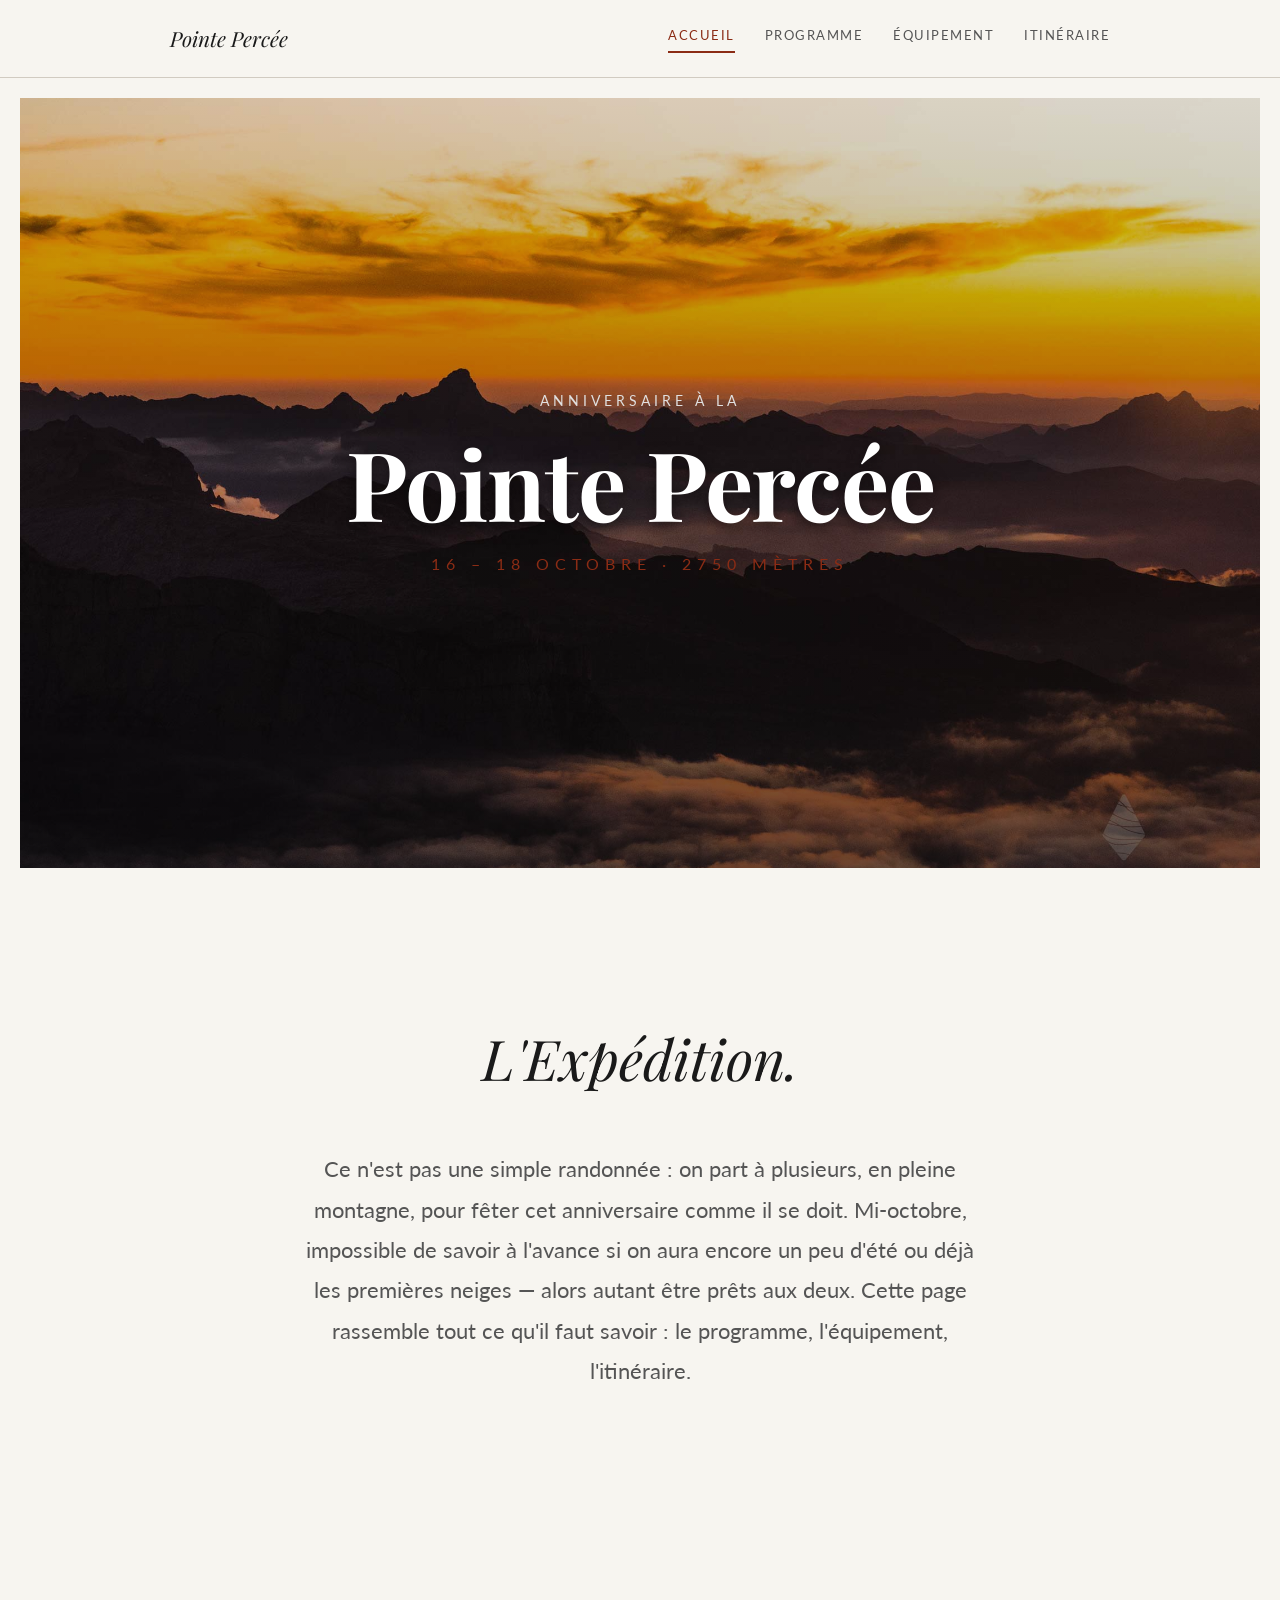
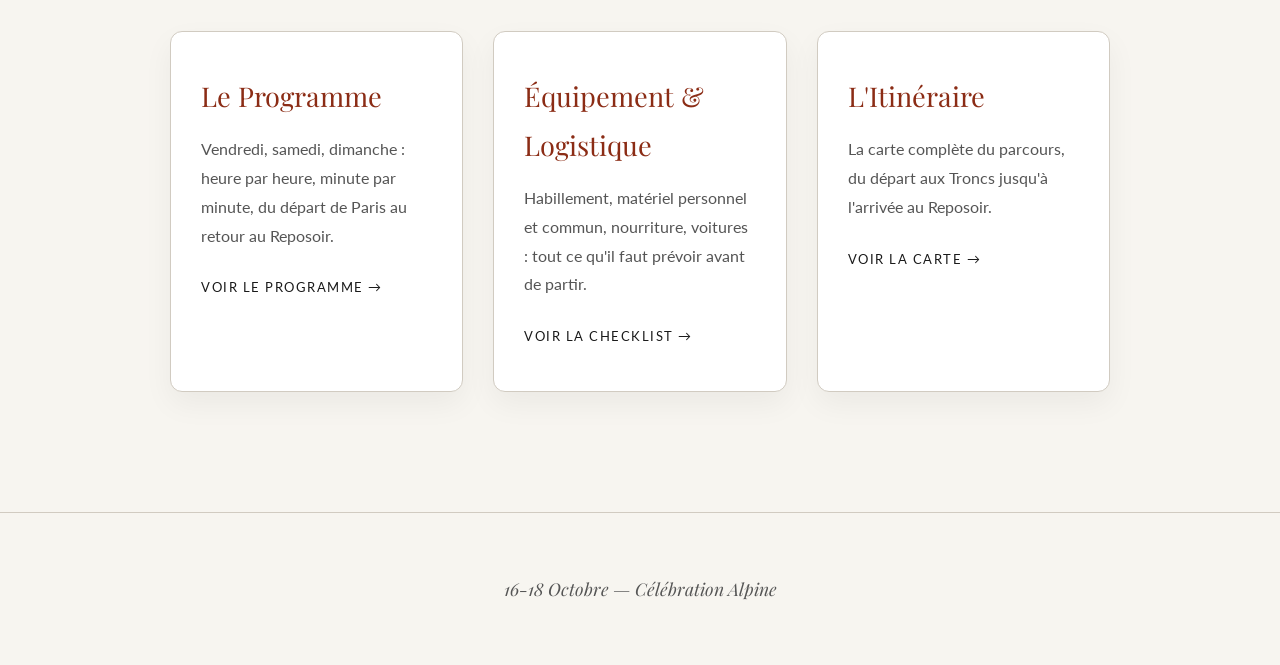
==== index.html @ 95e46daa "Site anniversaire à la Pointe Percée" ====
<!DOCTYPE html>
<html lang="fr">
<head>
    <meta charset="UTF-8">
    <meta name="viewport" content="width=device-width, initial-scale=1.0">
    <title>Anniversaire à la Pointe Percée | 16-18 Octobre</title>

    <!-- Google Fonts for Editorial Style -->
    <link rel="preconnect" href="https://fonts.googleapis.com">
    <link rel="preconnect" href="https://fonts.gstatic.com" crossorigin>
    <link href="https://fonts.googleapis.com/css2?family=Playfair+Display:ital,wght@0,400;0,700;1,400&family=Lato:wght@300;400;700&display=swap" rel="stylesheet">

    <link rel="stylesheet" href="style.css">
</head>
<body>

    <nav class="site-nav">
        <div class="container nav-inner">
            <a href="index.html" class="nav-logo">Pointe Percée</a>
            <div class="nav-links">
                <a href="index.html" class="active">Accueil</a>
                <a href="programme.html">Programme</a>
                <a href="logistique.html">Équipement</a>
                <a href="itineraire.html">Itinéraire</a>
            </div>
        </div>
    </nav>

    <header class="hero">
        <div class="hero-image" style="background-image: url('assets/home-hero.jpg');">
            <div class="hero-overlay"></div>
            <div class="hero-content fade-in">
                <p class="date-subtitle">Anniversaire à la</p>
                <h1>Pointe Percée</h1>
                <p class="elevation">16 – 18 OCTOBRE · 2750 MÈTRES</p>
            </div>
        </div>
    </header>

    <main>
        <section class="intro section">
            <div class="container text-center reveal">
                <h2 class="editorial-title">L'Expédition.</h2>
                <p class="editorial-text">
                    Ce n'est pas une simple randonnée : on part à plusieurs, en pleine montagne, pour fêter
                    cet anniversaire comme il se doit. Mi-octobre, impossible de savoir à l'avance si on
                    aura encore un peu d'été ou déjà les premières neiges — alors autant être prêts aux deux.
                    Cette page rassemble tout ce qu'il faut savoir : le programme, l'équipement, l'itinéraire.
                </p>
            </div>
        </section>

        <section class="section">
            <div class="container">
                <div class="nav-cards">
                    <a href="programme.html" class="nav-card reveal">
                        <h3>Le Programme</h3>
                        <p>Vendredi, samedi, dimanche : heure par heure, minute par minute, du départ de Paris au retour au Reposoir.</p>
                        <span>Voir le programme →</span>
                    </a>
                    <a href="logistique.html" class="nav-card reveal">
                        <h3>Équipement & Logistique</h3>
                        <p>Habillement, matériel personnel et commun, nourriture, voitures : tout ce qu'il faut prévoir avant de partir.</p>
                        <span>Voir la checklist →</span>
                    </a>
                    <a href="itineraire.html" class="nav-card reveal">
                        <h3>L'Itinéraire</h3>
                        <p>La carte complète du parcours, du départ aux Troncs jusqu'à l'arrivée au Reposoir.</p>
                        <span>Voir la carte →</span>
                    </a>
                </div>
            </div>
        </section>
    </main>

    <footer class="editorial-footer">
        <div class="container">
            <p>16-18 Octobre — Célébration Alpine</p>
        </div>
    </footer>

    <script src="script.js"></script>
</body>
</html>
---- style.css ----
/* Editorial Artistic Style */
:root {
    --bg-color: #f7f5f0; /* Off-white, paper-like background */
    --text-main: #1a1a1a;
    --text-muted: #555555;
    --accent: #8b2c15; /* Deep rust / alpine earthy red */
    --line-color: #d1cbc1;
}

* {
    margin: 0;
    padding: 0;
    box-sizing: border-box;
}

html {
    scroll-behavior: smooth;
}

body {
    font-family: 'Lato', sans-serif;
    background-color: var(--bg-color);
    color: var(--text-main);
    line-height: 1.8;
    font-size: 1.1rem;
    overflow-x: hidden;
}

h1, h2, h3, h4 {
    font-family: 'Playfair Display', serif;
    font-weight: 400;
    color: var(--text-main);
}

.container {
    max-width: 1000px;
    margin: 0 auto;
    padding: 0 30px;
}

.section {
    padding: 120px 0;
}

/* Site Navigation */
.site-nav {
    position: sticky;
    top: 0;
    z-index: 100;
    background-color: var(--bg-color);
    border-bottom: 1px solid var(--line-color);
}

.nav-inner {
    display: flex;
    align-items: center;
    justify-content: space-between;
    padding: 20px 30px;
}

.nav-logo {
    font-family: 'Playfair Display', serif;
    font-style: italic;
    font-size: 1.3rem;
    color: var(--text-main);
    text-decoration: none;
}

.nav-links {
    display: flex;
    gap: 30px;
}

.nav-links a {
    font-family: 'Lato', sans-serif;
    font-size: 0.8rem;
    letter-spacing: 1.5px;
    text-transform: uppercase;
    text-decoration: none;
    color: var(--text-muted);
    padding-bottom: 4px;
    border-bottom: 2px solid transparent;
    transition: color 0.2s ease, border-color 0.2s ease;
}

.nav-links a:hover,
.nav-links a.active {
    color: var(--accent);
    border-bottom-color: var(--accent);
}

@media screen and (max-width: 768px) {
    .nav-inner { flex-direction: column; gap: 12px; padding: 16px 20px; }
    .nav-links { gap: 18px; flex-wrap: wrap; justify-content: center; }
}

/* Home Nav Cards */
.nav-cards {
    display: grid;
    grid-template-columns: repeat(3, 1fr);
    gap: 30px;
}

.nav-card {
    display: block;
    text-decoration: none;
    background-color: #ffffff;
    border: 1px solid var(--line-color);
    border-radius: 12px;
    padding: 40px 30px;
    box-shadow: 0 12px 30px rgba(26, 26, 26, 0.05);
    transition: transform 0.3s ease, box-shadow 0.3s ease;
}

.nav-card:hover {
    transform: translateY(-6px);
    box-shadow: 0 16px 36px rgba(26, 26, 26, 0.1);
}

.nav-card h3 {
    font-size: 1.7rem;
    color: var(--accent);
    margin-bottom: 14px;
}

.nav-card p {
    color: var(--text-muted);
    font-size: 1rem;
    margin-bottom: 20px;
}

.nav-card span {
    font-family: 'Lato', sans-serif;
    font-size: 0.8rem;
    letter-spacing: 1.5px;
    text-transform: uppercase;
    color: var(--text-main);
}

@media screen and (max-width: 768px) {
    .nav-cards { grid-template-columns: 1fr; }
}

/* Hero Section */
.hero {
    height: 90vh;
    position: relative;
    padding: 20px;
}

.hero-image {
    width: 100%;
    height: 100%;
    background-color: #2a2a2a; 
    background-position: center;
    background-size: cover;
    position: relative;
    display: flex;
    align-items: center;
    justify-content: center;
    text-align: center;
}

.hero-overlay {
    position: absolute;
    inset: 0;
    background: linear-gradient(180deg, rgba(10, 10, 10, 0.15) 0%, rgba(10, 10, 10, 0.35) 55%, rgba(10, 10, 10, 0.6) 100%);
}

.hero-content {
    position: relative;
    z-index: 1;
    color: #ffffff;
}

.date-subtitle {
    font-family: 'Lato', sans-serif;
    text-transform: uppercase;
    letter-spacing: 4px;
    font-size: 0.9rem;
    margin-bottom: 20px;
    color: #e0e0e0;
}

.hero h1 {
    font-size: 6rem;
    font-weight: 700;
    color: #ffffff;
    line-height: 1;
    margin-bottom: 10px;
    letter-spacing: -1px;
    text-shadow: 0 5px 15px rgba(0,0,0,0.5);
}

.elevation {
    font-family: 'Lato', sans-serif;
    letter-spacing: 6px;
    font-size: 1rem;
    margin-top: 20px;
    color: var(--accent);
}

/* Intro Section */
.editorial-title {
    font-size: 3.5rem;
    margin-bottom: 40px;
    font-style: italic;
}

.center-title {
    text-align: center;
}

.editorial-text {
    font-size: 1.4rem;
    max-width: 700px;
    margin: 0 auto;
    color: var(--text-muted);
}

.text-center {
    text-align: center;
}

/* Image Placeholder Banner */
.image-banner {
    height: 60vh;
    background-color: #e0dbce;
    display: flex;
    align-items: center;
    justify-content: center;
    background-size: cover;
    background-position: center;
    background-attachment: fixed; /* Parallax effect */
}

/* Logistics Grid */
.grid-2 {
    display: grid;
    grid-template-columns: 1fr 1fr;
    gap: 60px;
}

.logistics-block {
    border-top: 1px solid var(--line-color);
    padding-top: 30px;
}

.logistics-block h3 {
    font-size: 2rem;
    margin-bottom: 20px;
    color: var(--accent);
}

.logistics-block p {
    margin-bottom: 15px;
    font-size: 1.05rem;
}

.clean-list {
    list-style: none;
}

.clean-list li {
    position: relative;
    padding-left: 20px;
    margin-bottom: 10px;
}

.clean-list li::before {
    content: '—';
    position: absolute;
    left: 0;
    color: var(--accent);
}

.assign-tag {
    display: inline-block;
    font-family: 'Lato', sans-serif;
    font-size: 0.75rem;
    letter-spacing: 0.5px;
    color: var(--text-muted);
    background-color: #ffffff;
    border: 1px dashed var(--line-color);
    padding: 2px 10px;
    border-radius: 12px;
    margin-left: 6px;
    white-space: nowrap;
}

.tag-req,
.tag-opt {
    display: inline-block;
    font-family: 'Lato', sans-serif;
    font-size: 0.7rem;
    font-weight: 700;
    letter-spacing: 0.5px;
    text-transform: uppercase;
    padding: 2px 9px;
    border-radius: 12px;
    margin-left: 6px;
    white-space: nowrap;
}

.tag-req {
    color: #ffffff;
    background-color: var(--accent);
}

.tag-opt {
    color: var(--text-muted);
    background-color: transparent;
    border: 1px solid var(--line-color);
}

/* Timeline */
.timeline-section {
    background-color: #efece4;
    border-top: 1px solid var(--line-color);
    border-bottom: 1px solid var(--line-color);
}

.editorial-timeline {
    max-width: 650px;
    margin: 0 auto;
    border-left: 2px solid var(--line-color);
    padding-left: 40px;
}

.day-title {
    font-size: 2.5rem;
    margin-bottom: 30px;
    color: var(--accent);
    position: relative;
}

.day-title::before {
    content: '';
    position: absolute;
    left: -47px;
    top: 50%;
    transform: translateY(-50%);
    width: 14px;
    height: 14px;
    background-color: var(--bg-color);
    border: 3px solid var(--accent);
    border-radius: 50%;
}

.day-events {
    list-style: none;
}

.day-events li {
    margin-bottom: 42px;
    position: relative;
    font-size: 1.05rem;
    line-height: 1.7;
    color: var(--text-muted);
}

.day-events .time {
    display: inline-block;
    font-family: 'Lato', sans-serif;
    font-weight: 700;
    font-size: 0.8rem;
    letter-spacing: 1.5px;
    color: var(--accent);
    background-color: #ffffff;
    padding: 5px 14px;
    border-radius: 20px;
    margin-right: 12px;
    margin-bottom: 10px;
    box-shadow: 0 2px 8px rgba(26, 26, 26, 0.06);
}

.topo-badge {
    display: inline-block;
    margin-top: 10px;
    margin-bottom: 10px;
    font-size: 0.85rem;
    font-family: 'Lato', sans-serif;
    color: var(--text-muted);
    background-color: #ffffff;
    border: 1px solid var(--line-color);
    padding: 5px 14px;
    border-radius: 20px;
    letter-spacing: 0.5px;
}

.warning-text {
    font-size: 0.95rem;
    color: #a4321f;
    font-style: italic;
    margin-bottom: 15px;
}

.timeline-img {
    display: block;
    width: 100%;
    max-height: 320px;
    object-fit: cover;
    margin-top: 16px;
    border-radius: 10px;
    box-shadow: 0 12px 30px rgba(26, 26, 26, 0.12);
    transition: transform 0.4s ease, box-shadow 0.4s ease;
}

.timeline-img:hover {
    transform: translateY(-4px);
    box-shadow: 0 16px 36px rgba(26, 26, 26, 0.16);
}

.timeline-img-row {
    display: grid;
    grid-template-columns: 1fr 1fr;
    gap: 12px;
}

.timeline-img-row .timeline-img {
    margin-top: 16px;
    max-height: 220px;
}

@media screen and (max-width: 600px) {
    .timeline-img-row { grid-template-columns: 1fr; }
}

.mt-large {
    margin-top: 80px;
}

/* Route Detail List (itinéraire page) */
.route-list {
    display: flex;
    flex-direction: column;
    gap: 50px;
    max-width: 800px;
    margin: 0 auto;
}

.route-list .logistics-block h3 {
    font-size: 1.7rem;
}

.route-note {
    font-size: 0.9rem;
    color: var(--text-muted);
    font-style: italic;
}

/* Map Section */
.map-wrapper {
    width: 100%;
    height: 600px;
    border: 1px solid var(--line-color);
    border-radius: 12px;
    padding: 12px;
    background-color: #ffffff;
    box-shadow: 0 12px 30px rgba(26, 26, 26, 0.06);
}

#map {
    width: 100%;
    height: 100%;
    border-radius: 8px;
    filter: grayscale(80%) contrast(1.2);
}

/* Footer */
.editorial-footer {
    text-align: center;
    padding: 60px 0;
    border-top: 1px solid var(--line-color);
    font-family: 'Playfair Display', serif;
    font-style: italic;
    color: var(--text-muted);
}

/* Animations */
.fade-in {
    animation: fadeIn 2s ease forwards;
}

@keyframes fadeIn {
    from { opacity: 0; }
    to { opacity: 1; }
}

.reveal {
    opacity: 0;
    transform: translateY(40px);
    transition: all 1s cubic-bezier(0.2, 0.8, 0.2, 1);
}

.reveal.active {
    opacity: 1;
    transform: translateY(0);
}

/* Responsive */
@media screen and (max-width: 768px) {
    .hero h1 { font-size: 4rem; }
    .grid-2 { grid-template-columns: 1fr; gap: 40px; }
    .editorial-title { font-size: 2.5rem; }
    .editorial-timeline { padding-left: 20px; border-left: none; }
    .day-title::before { display: none; }
    .day-events .time { display: inline-block; margin-bottom: 10px; }
    .map-wrapper { height: 400px; }
}
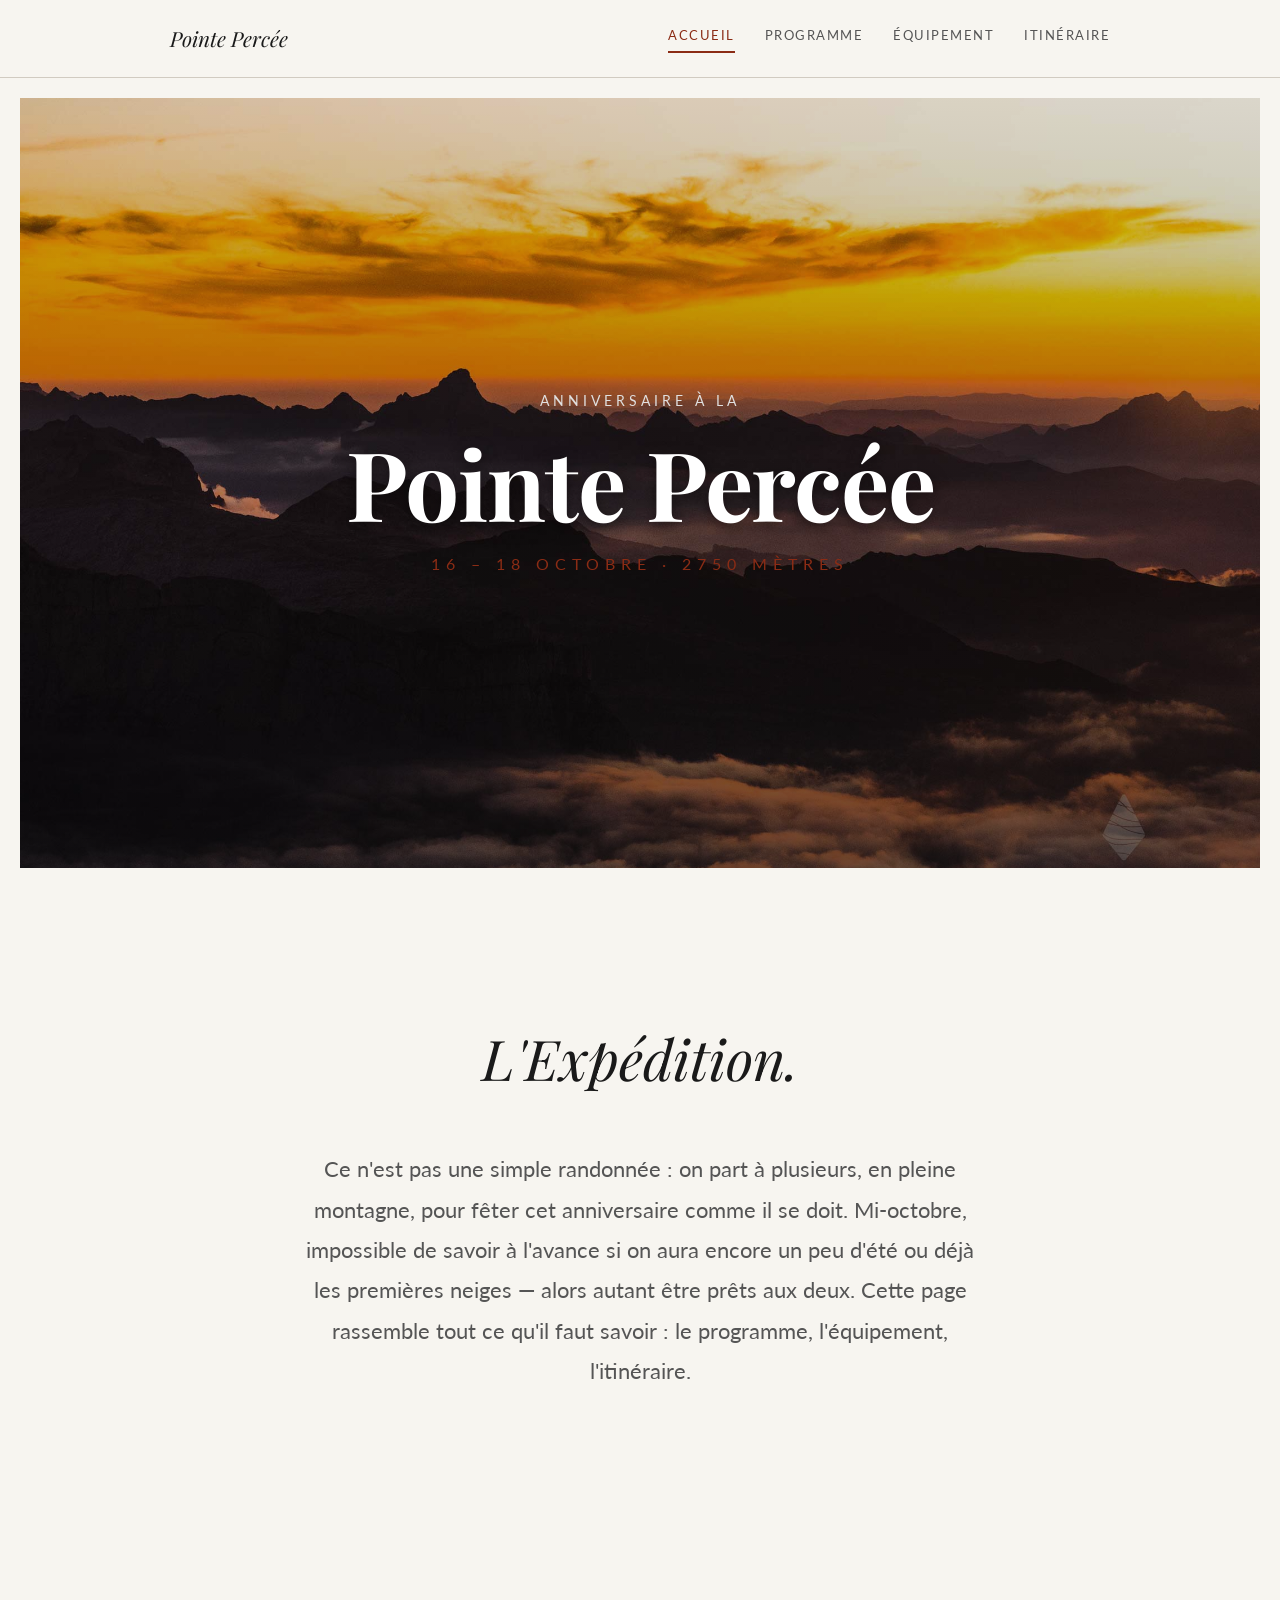
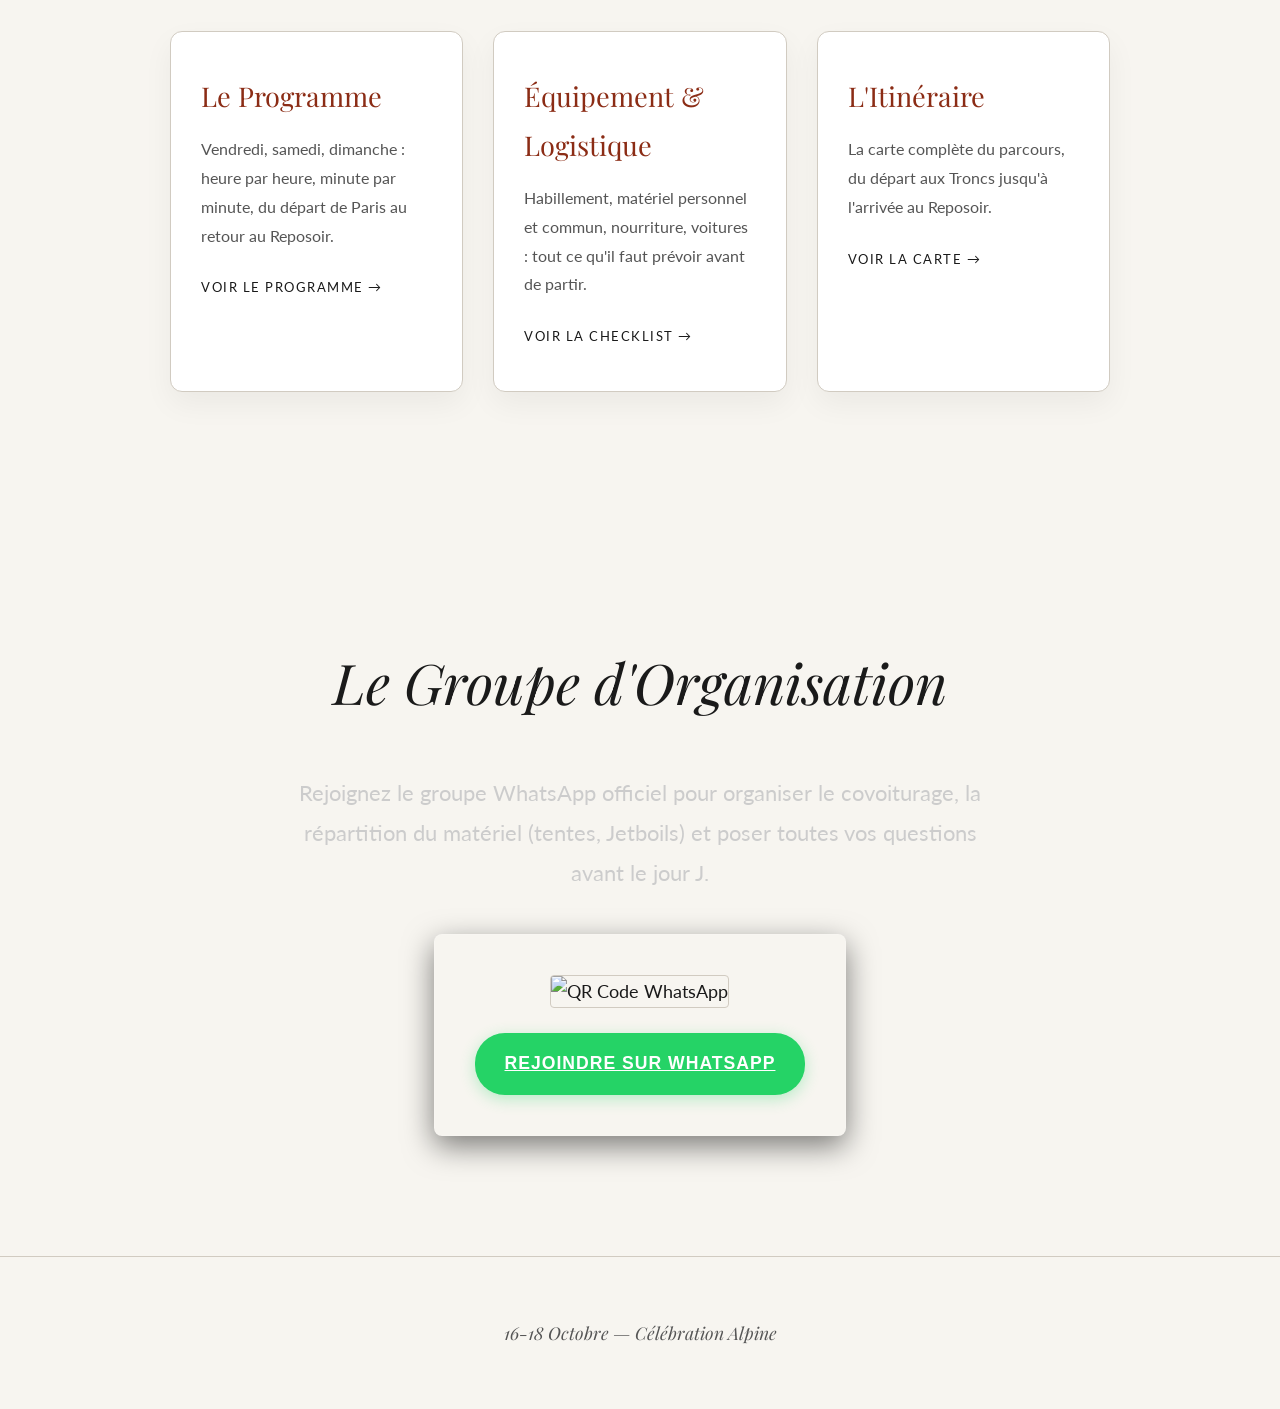
==== commit abf30b12: "Ajout de la section WhatsApp avec QR code" ====
--- a/index.html
+++ b/index.html
@@ -71,6 +71,21 @@
                 </div>
             </div>
         </section>
+
+        <section class="section whatsapp-section dark-section">
+            <div class="container text-center reveal">
+                <h2 class="editorial-title center-title">Le Groupe d'Organisation</h2>
+                <p class="editorial-text" style="margin-bottom: 40px; color: #cccccc;">
+                    Rejoignez le groupe WhatsApp officiel pour organiser le covoiturage, la répartition du matériel (tentes, Jetboils) et poser toutes vos questions avant le jour J.
+                </p>
+                <div class="whatsapp-card">
+                    <img src="https://api.qrserver.com/v1/create-qr-code/?size=180x180&data=https://chat.whatsapp.com/Hyh2g3QZmi91UzCeYSZPsH&color=1a1a1a&bgcolor=f7f5f0&margin=10" alt="QR Code WhatsApp" class="qr-code">
+                    <a href="https://chat.whatsapp.com/Hyh2g3QZmi91UzCeYSZPsH" target="_blank" rel="noopener noreferrer" class="btn-whatsapp">
+                        Rejoindre sur WhatsApp
+                    </a>
+                </div>
+            </div>
+        </section>
     </main>
 
     <footer class="editorial-footer">
--- a/style.css
+++ b/style.css
@@ -454,17 +454,52 @@
     width: 100%;
     height: 600px;
     border: 1px solid var(--line-color);
-    border-radius: 12px;
-    padding: 12px;
+    padding: 10px;
     background-color: #ffffff;
-    box-shadow: 0 12px 30px rgba(26, 26, 26, 0.06);
 }
 
 #map {
     width: 100%;
     height: 100%;
+    filter: grayscale(80%) contrast(1.2);
+}
+
+/* WhatsApp Section */
+.whatsapp-card {
+    display: inline-flex;
+    flex-direction: column;
+    align-items: center;
+    background-color: var(--bg-color);
+    padding: 40px;
     border-radius: 8px;
-    filter: grayscale(80%) contrast(1.2);
+    box-shadow: 0 10px 30px rgba(0,0,0,0.5);
+    border: 1px solid rgba(255, 255, 255, 0.1);
+}
+
+.qr-code {
+    border-radius: 4px;
+    margin-bottom: 25px;
+    border: 1px solid var(--line-color);
+}
+
+.btn-whatsapp {
+    display: inline-block;
+    background-color: #25D366; /* WhatsApp Official Green */
+    color: #ffffff;
+    font-family: 'Lato', sans-serif;
+    font-weight: 700;
+    font-size: 1.1rem;
+    padding: 15px 30px;
+    border-radius: 30px;
+    text-transform: uppercase;
+    letter-spacing: 1px;
+    transition: transform 0.3s ease, background-color 0.3s ease;
+    box-shadow: 0 4px 15px rgba(37, 211, 102, 0.3);
+}
+
+.btn-whatsapp:hover {
+    background-color: #128C7E;
+    transform: translateY(-3px);
 }
 
 /* Footer */
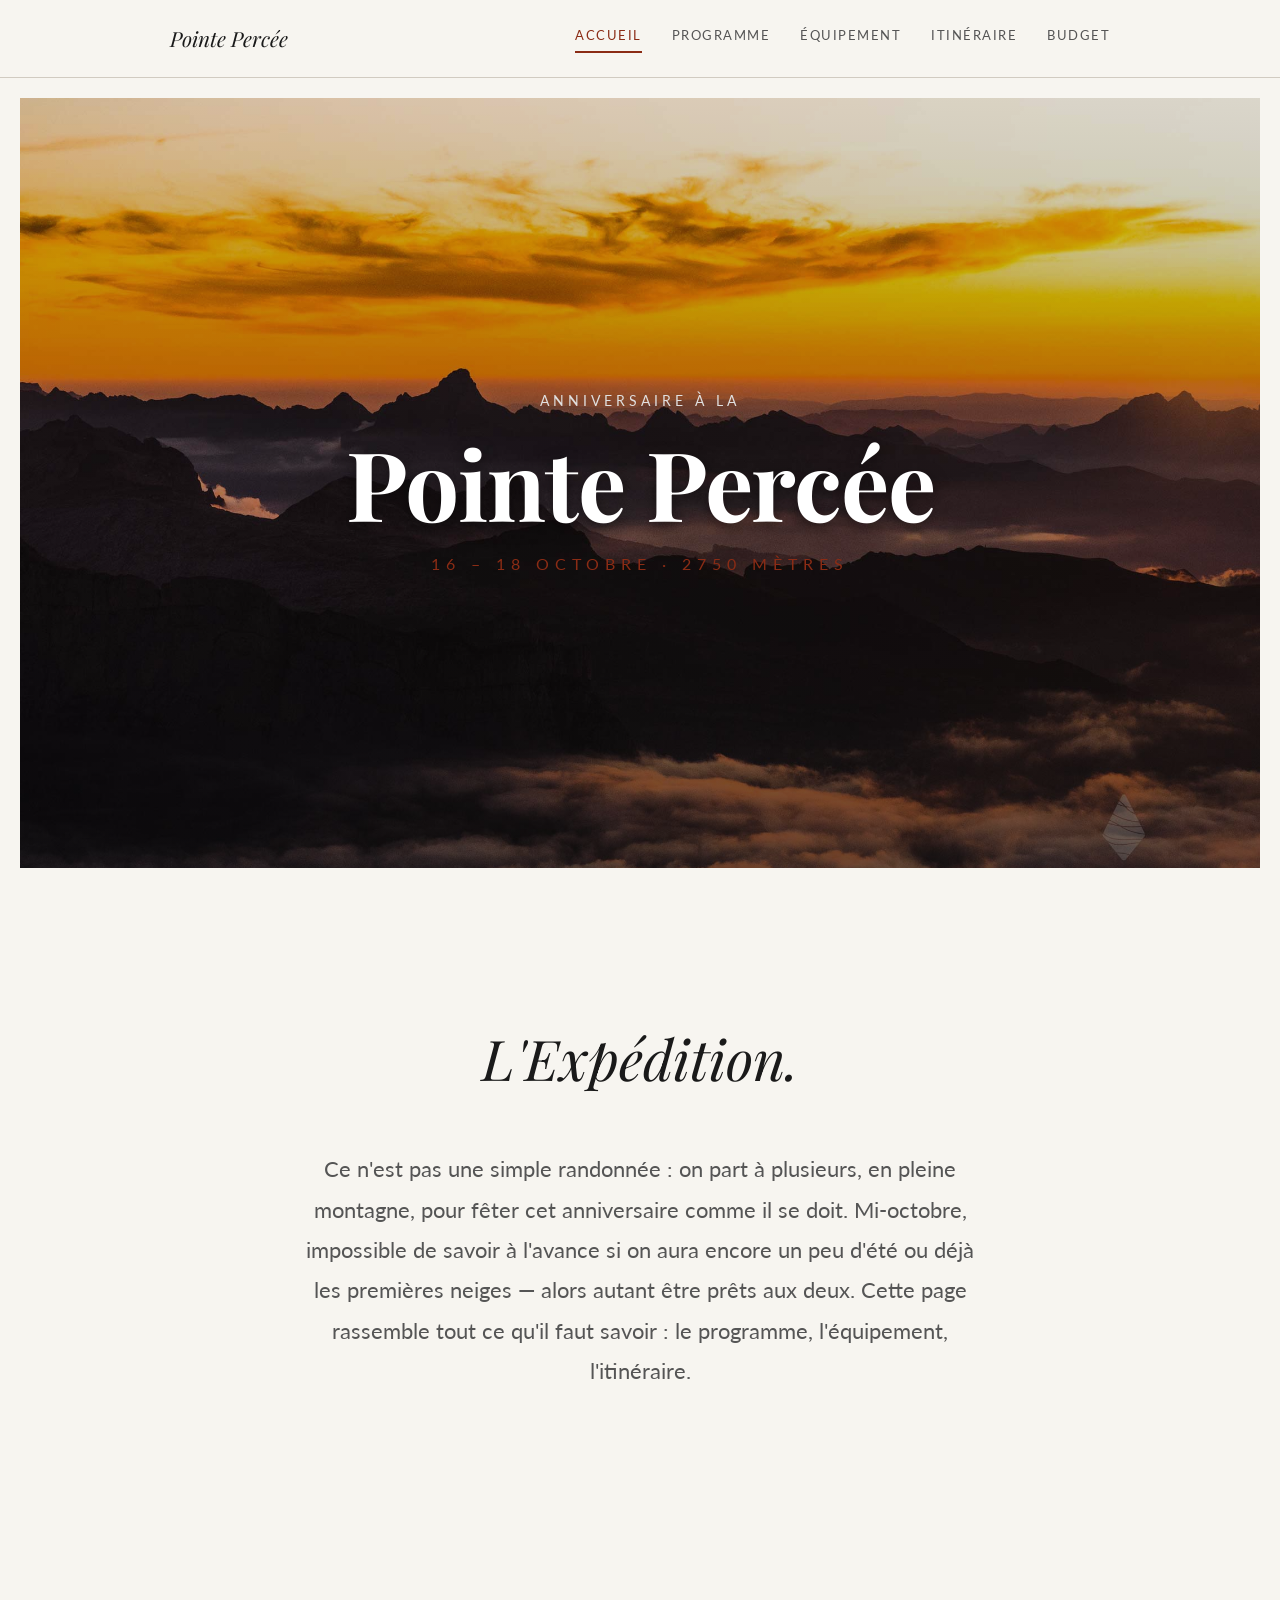
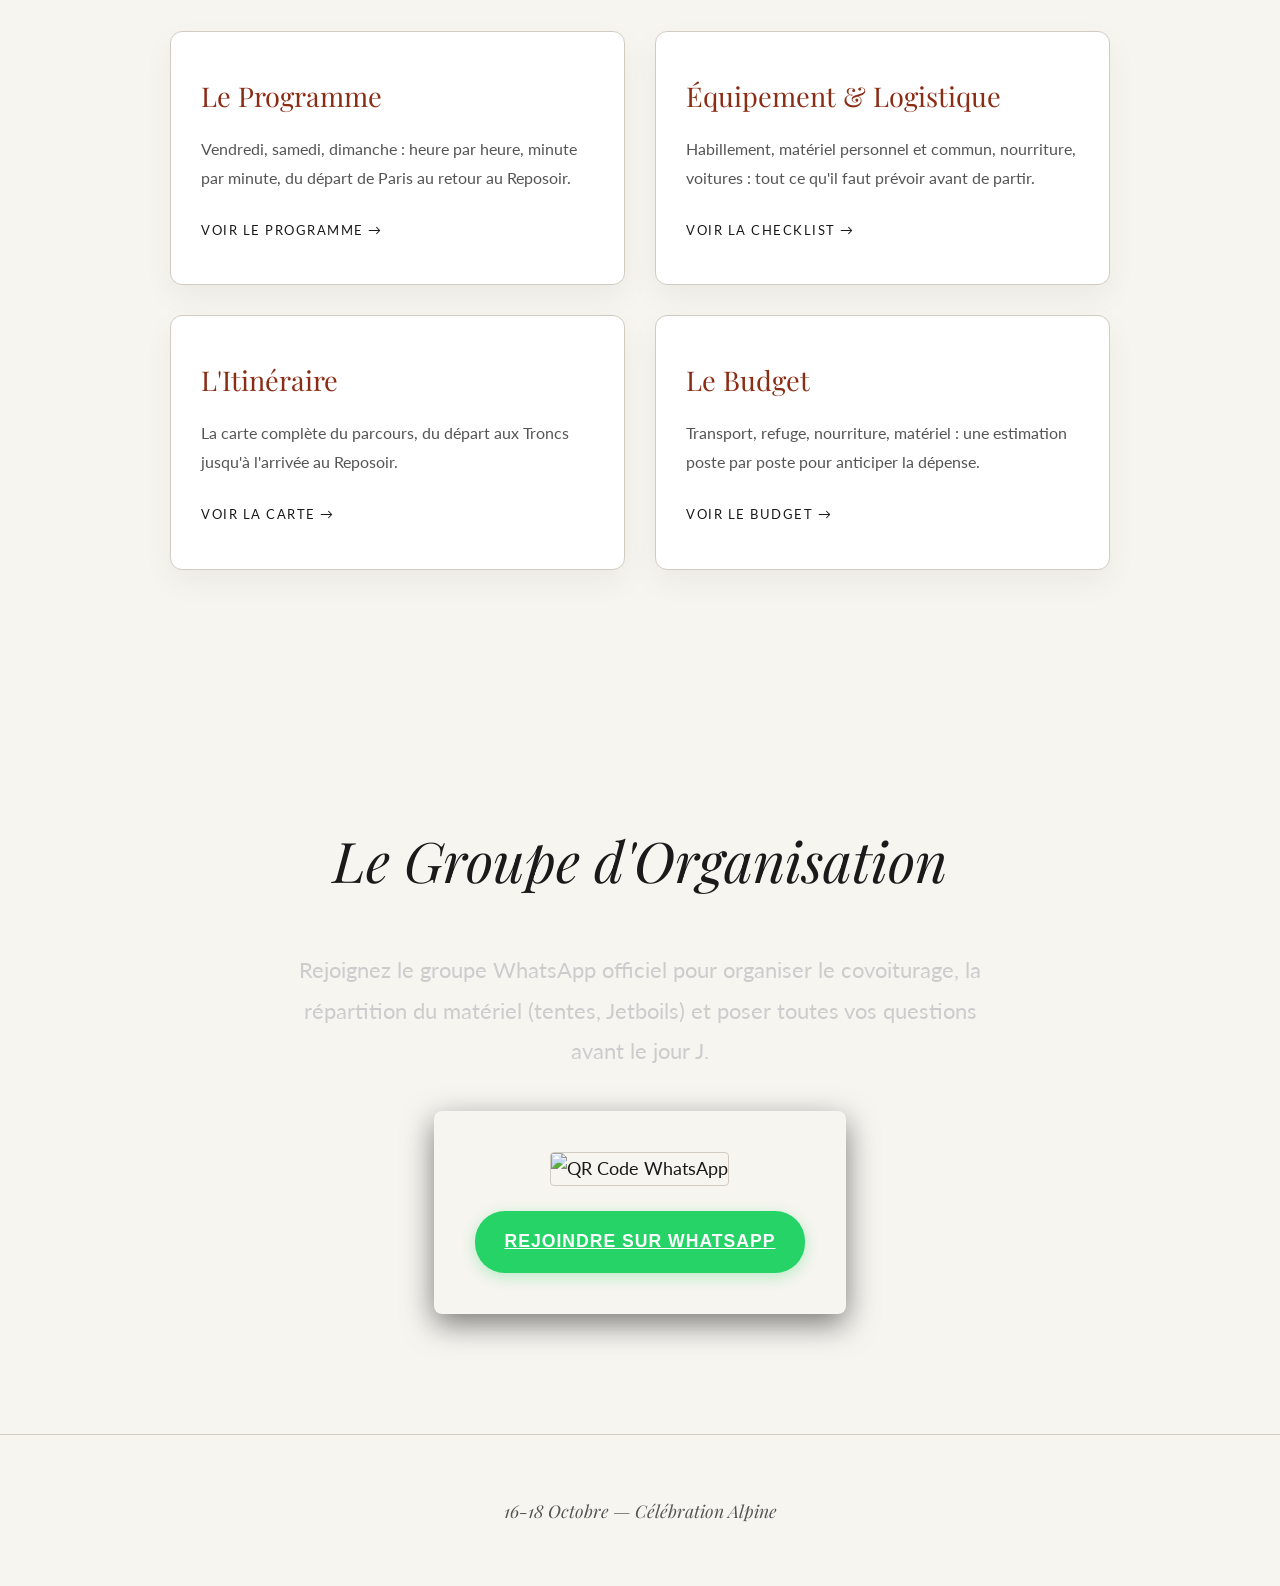
==== commit 671d6fe9: "Ajout de la page Budget avec estimation détaillée par poste Co-Authored-By: Claude Sonnet 5 <noreply" ====
--- a/index.html
+++ b/index.html
@@ -22,6 +22,7 @@
                 <a href="programme.html">Programme</a>
                 <a href="logistique.html">Équipement</a>
                 <a href="itineraire.html">Itinéraire</a>
+                <a href="budget.html">Budget</a>
             </div>
         </div>
     </nav>
@@ -68,6 +69,11 @@
                         <p>La carte complète du parcours, du départ aux Troncs jusqu'à l'arrivée au Reposoir.</p>
                         <span>Voir la carte →</span>
                     </a>
+                    <a href="budget.html" class="nav-card reveal">
+                        <h3>Le Budget</h3>
+                        <p>Transport, refuge, nourriture, matériel : une estimation poste par poste pour anticiper la dépense.</p>
+                        <span>Voir le budget →</span>
+                    </a>
                 </div>
             </div>
         </section>
--- a/style.css
+++ b/style.css
@@ -97,7 +97,7 @@
 /* Home Nav Cards */
 .nav-cards {
     display: grid;
-    grid-template-columns: repeat(3, 1fr);
+    grid-template-columns: repeat(2, 1fr);
     gap: 30px;
 }
 
@@ -449,6 +449,122 @@
     font-style: italic;
 }
 
+/* Budget */
+.budget-note {
+    max-width: 780px;
+    margin: 0 auto 60px auto;
+    text-align: center;
+    background-color: #ffffff;
+    border: 1px solid var(--line-color);
+    border-radius: 12px;
+    padding: 30px 40px;
+    box-shadow: 0 12px 30px rgba(26, 26, 26, 0.05);
+}
+
+.budget-note p {
+    font-size: 1.05rem;
+    color: var(--text-muted);
+}
+
+.budget-note strong {
+    color: var(--text-main);
+}
+
+.budget-table-wrapper {
+    max-width: 820px;
+    margin: 0 auto;
+    overflow-x: auto;
+}
+
+.budget-table {
+    width: 100%;
+    border-collapse: collapse;
+    font-family: 'Lato', sans-serif;
+}
+
+.budget-table th {
+    text-align: left;
+    font-size: 0.75rem;
+    letter-spacing: 1.5px;
+    text-transform: uppercase;
+    color: var(--text-muted);
+    padding: 0 0 16px 0;
+    border-bottom: 2px solid var(--accent);
+}
+
+.budget-table th:last-child,
+.budget-table td:last-child {
+    text-align: right;
+}
+
+.budget-table td {
+    padding: 22px 0;
+    border-bottom: 1px solid var(--line-color);
+    vertical-align: top;
+}
+
+.budget-table td:first-child {
+    font-weight: 700;
+    color: var(--text-main);
+    padding-right: 20px;
+    width: 32%;
+}
+
+.budget-table .budget-detail {
+    display: block;
+    font-size: 0.9rem;
+    color: var(--text-muted);
+    font-weight: 400;
+    margin-top: 4px;
+}
+
+.budget-table .budget-amount {
+    font-family: 'Lato', sans-serif;
+    font-weight: 700;
+    color: var(--accent);
+    white-space: nowrap;
+    font-size: 1.05rem;
+}
+
+.budget-total {
+    max-width: 820px;
+    margin: 50px auto 0 auto;
+    display: flex;
+    flex-direction: column;
+    gap: 16px;
+}
+
+.budget-total-row {
+    display: flex;
+    justify-content: space-between;
+    align-items: baseline;
+    background-color: #ffffff;
+    border: 1px solid var(--line-color);
+    border-radius: 12px;
+    padding: 24px 32px;
+    box-shadow: 0 12px 30px rgba(26, 26, 26, 0.05);
+}
+
+.budget-total-row.highlight {
+    border-color: var(--accent);
+}
+
+.budget-total-row h4 {
+    font-size: 1.3rem;
+    color: var(--text-main);
+}
+
+.budget-total-row .budget-total-amount {
+    font-family: 'Playfair Display', serif;
+    font-size: 2rem;
+    color: var(--accent);
+}
+
+@media screen and (max-width: 600px) {
+    .budget-table td:first-child { width: auto; }
+    .budget-total-row { flex-direction: column; gap: 6px; }
+}
+
 /* Map Section */
 .map-wrapper {
     width: 100%;
